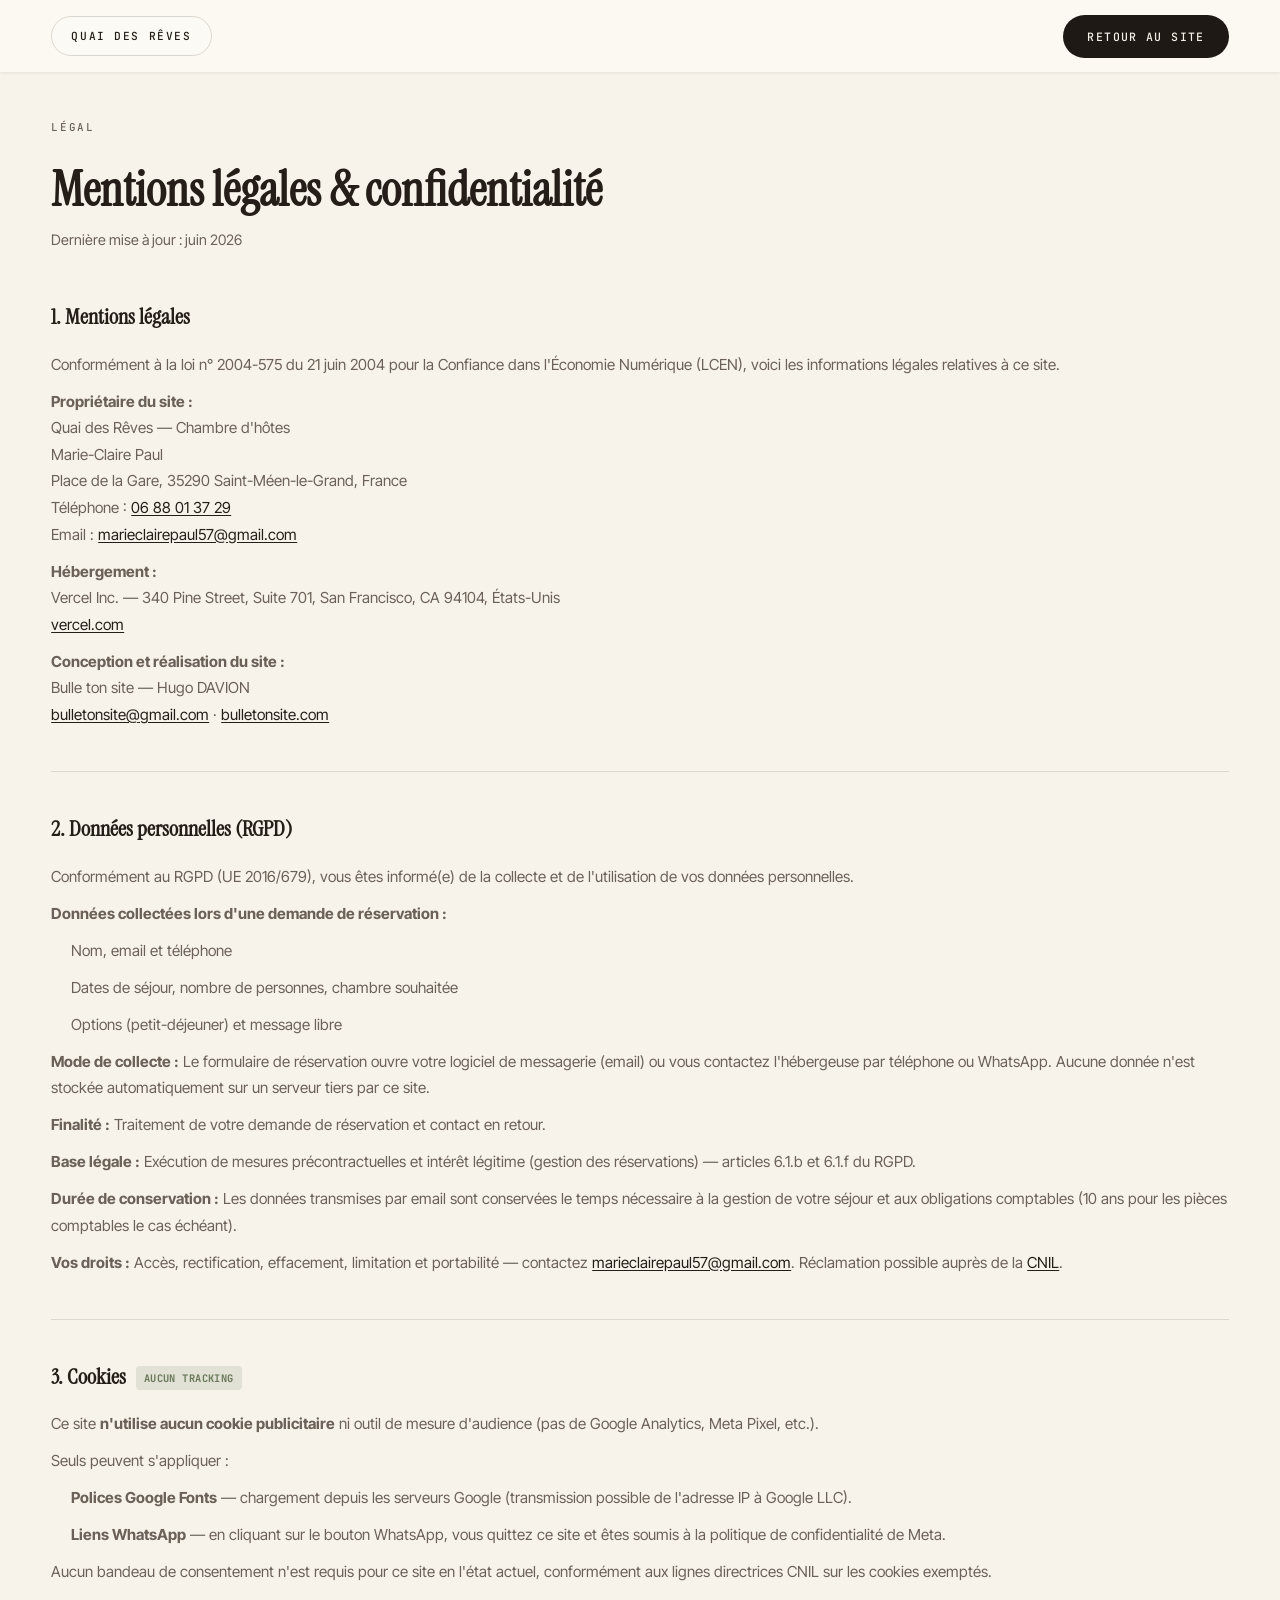
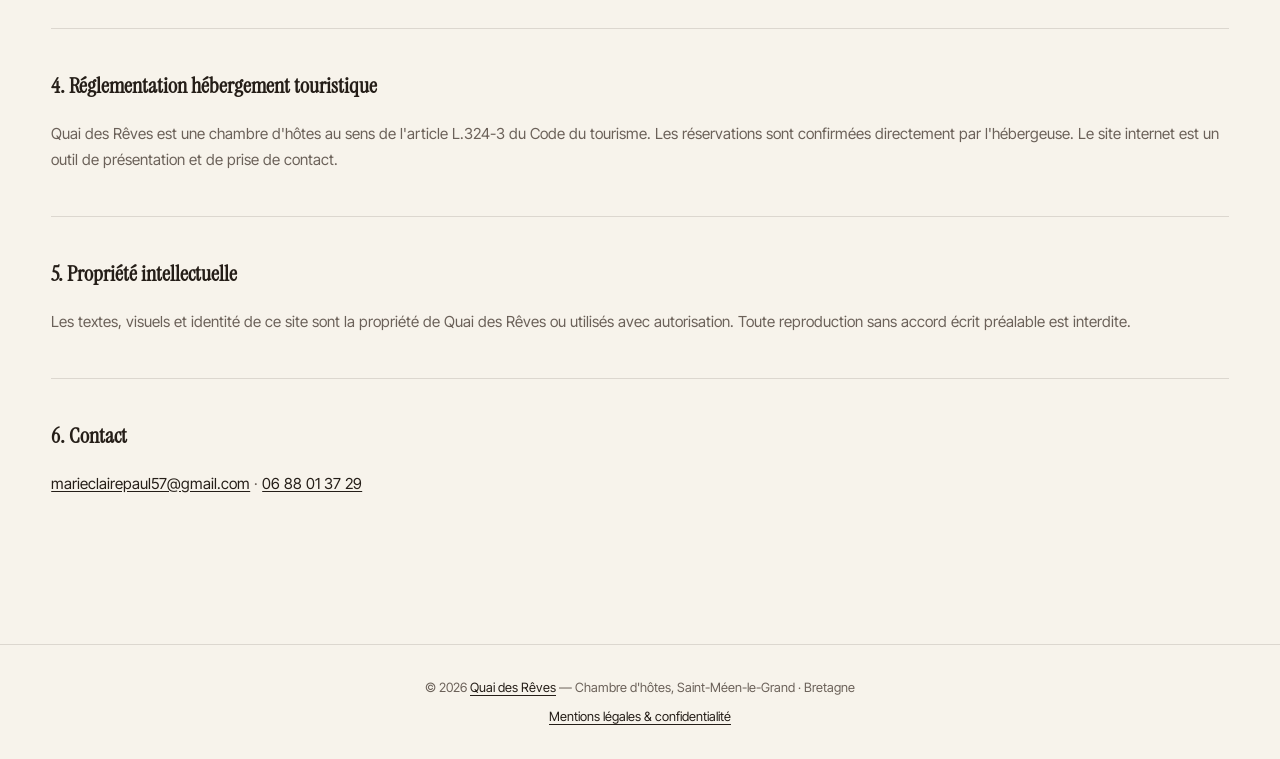
==== mentions-legales.html @ afe5c5d7 "Add mentions legales, footer link, and update sitemap." ====
<!DOCTYPE html>
<html lang="fr">
<head>
  <meta charset="UTF-8">
  <meta name="viewport" content="width=device-width, initial-scale=1.0">
  <title>Mentions légales &amp; confidentialité — Quai des Rêves</title>
  <meta name="description" content="Mentions légales, politique de confidentialité et cookies du site Quai des Rêves, chambre d'hôtes à Saint-Méen-le-Grand.">
  <meta name="robots" content="noindex, follow">
  <link rel="canonical" href="https://etape-velo-gr37.fr/mentions-legales.html">
  <link rel="icon" href="/favicon.svg" type="image/svg+xml">
  <link rel="preconnect" href="https://fonts.googleapis.com">
  <link rel="preconnect" href="https://fonts.gstatic.com" crossorigin>
  <link href="https://fonts.googleapis.com/css2?family=Instrument+Serif:ital@0;1&family=Inter+Tight:wght@300;400;500;600;700&family=JetBrains+Mono:wght@400;500&display=swap" rel="stylesheet">
  <link rel="stylesheet" href="css/styles.css">
</head>
<body class="legal-page-body">

  <header class="header header--scrolled">
    <nav class="nav container">
      <a href="index.html" class="nav__logo">Quai des Rêves</a>
      <a href="index.html" class="btn btn--earth">Retour au site</a>
    </nav>
  </header>

  <main class="legal-page">
    <div class="container">
      <p class="section__label label-mono">Légal</p>
      <h1 class="legal-page__title">Mentions légales &amp; confidentialité</h1>
      <p class="legal-page__updated">Dernière mise à jour : juin 2026</p>

      <article class="legal-block">
        <h2>1. Mentions légales</h2>
        <p>Conformément à la loi n° 2004-575 du 21 juin 2004 pour la Confiance dans l'Économie Numérique (LCEN), voici les informations légales relatives à ce site.</p>
        <p>
          <strong>Propriétaire du site :</strong><br>
          Quai des Rêves — Chambre d'hôtes<br>
          Marie-Claire Paul<br>
          Place de la Gare, 35290 Saint-Méen-le-Grand, France<br>
          Téléphone : <a href="tel:+33688013729">06 88 01 37 29</a><br>
          Email : <a href="mailto:marieclairepaul57@gmail.com">marieclairepaul57@gmail.com</a>
        </p>
        <p>
          <strong>Hébergement :</strong><br>
          Vercel Inc. — 340 Pine Street, Suite 701, San Francisco, CA 94104, États-Unis<br>
          <a href="https://vercel.com" target="_blank" rel="noopener">vercel.com</a>
        </p>
        <p>
          <strong>Conception et réalisation du site :</strong><br>
          Bulle ton site — Hugo DAVION<br>
          <a href="mailto:bulletonsite@gmail.com">bulletonsite@gmail.com</a> ·
          <a href="https://bulletonsite.com" target="_blank" rel="noopener">bulletonsite.com</a>
        </p>
      </article>

      <article class="legal-block">
        <h2>2. Données personnelles (RGPD)</h2>
        <p>Conformément au RGPD (UE 2016/679), vous êtes informé(e) de la collecte et de l'utilisation de vos données personnelles.</p>
        <p><strong>Données collectées lors d'une demande de réservation :</strong></p>
        <ul>
          <li>Nom, email et téléphone</li>
          <li>Dates de séjour, nombre de personnes, chambre souhaitée</li>
          <li>Options (petit-déjeuner) et message libre</li>
        </ul>
        <p><strong>Mode de collecte :</strong> Le formulaire de réservation ouvre votre logiciel de messagerie (email) ou vous contactez l'hébergeuse par téléphone ou WhatsApp. Aucune donnée n'est stockée automatiquement sur un serveur tiers par ce site.</p>
        <p><strong>Finalité :</strong> Traitement de votre demande de réservation et contact en retour.</p>
        <p><strong>Base légale :</strong> Exécution de mesures précontractuelles et intérêt légitime (gestion des réservations) — articles 6.1.b et 6.1.f du RGPD.</p>
        <p><strong>Durée de conservation :</strong> Les données transmises par email sont conservées le temps nécessaire à la gestion de votre séjour et aux obligations comptables (10 ans pour les pièces comptables le cas échéant).</p>
        <p><strong>Vos droits :</strong> Accès, rectification, effacement, limitation et portabilité — contactez <a href="mailto:marieclairepaul57@gmail.com">marieclairepaul57@gmail.com</a>. Réclamation possible auprès de la <a href="https://www.cnil.fr" target="_blank" rel="noopener">CNIL</a>.</p>
      </article>

      <article class="legal-block">
        <h2>3. Cookies <span class="legal-tag">Aucun tracking</span></h2>
        <p>Ce site <strong>n'utilise aucun cookie publicitaire</strong> ni outil de mesure d'audience (pas de Google Analytics, Meta Pixel, etc.).</p>
        <p>Seuls peuvent s'appliquer :</p>
        <ul>
          <li><strong>Polices Google Fonts</strong> — chargement depuis les serveurs Google (transmission possible de l'adresse IP à Google LLC).</li>
          <li><strong>Liens WhatsApp</strong> — en cliquant sur le bouton WhatsApp, vous quittez ce site et êtes soumis à la politique de confidentialité de Meta.</li>
        </ul>
        <p>Aucun bandeau de consentement n'est requis pour ce site en l'état actuel, conformément aux lignes directrices CNIL sur les cookies exemptés.</p>
      </article>

      <article class="legal-block">
        <h2>4. Réglementation hébergement touristique</h2>
        <p>Quai des Rêves est une chambre d'hôtes au sens de l'article L.324-3 du Code du tourisme. Les réservations sont confirmées directement par l'hébergeuse. Le site internet est un outil de présentation et de prise de contact.</p>
      </article>

      <article class="legal-block">
        <h2>5. Propriété intellectuelle</h2>
        <p>Les textes, visuels et identité de ce site sont la propriété de Quai des Rêves ou utilisés avec autorisation. Toute reproduction sans accord écrit préalable est interdite.</p>
      </article>

      <article class="legal-block">
        <h2>6. Contact</h2>
        <p>
          <a href="mailto:marieclairepaul57@gmail.com">marieclairepaul57@gmail.com</a> ·
          <a href="tel:+33688013729">06 88 01 37 29</a>
        </p>
      </article>
    </div>
  </main>

  <footer class="footer">
    <div class="container">
      <p>© 2026 <a href="index.html">Quai des Rêves</a> — Chambre d'hôtes, Saint-Méen-le-Grand · Bretagne</p>
      <p><a href="mentions-legales.html">Mentions légales &amp; confidentialité</a></p>
    </div>
  </footer>

</body>
</html>
---- css/styles.css ----
/* ============================================
   Quai des Rêves — Design System
   ============================================ */

:root {
  --radius: 0.5rem;
  --radius-lg: 1rem;
  --radius-xl: 1.5rem;
  --radius-full: 9999px;

  --background: #f7f3eb;
  --foreground: #251e18;
  --card: #fcfaf4;
  --card-foreground: #251e18;
  --primary: #3d3027;
  --primary-foreground: #f8f5ee;
  --secondary: #e3ddd3;
  --secondary-foreground: #2f2722;
  --muted: #ebe7df;
  --muted-foreground: #6b6159;
  --accent: #687859;
  --accent-foreground: #faf8f3;
  --highlight: #bfb89b;
  --highlight-foreground: #251e18;
  --earth: #1f1915;
  --earth-foreground: #f5f1e9;
  --warm: #f4eee4;
  --warm-foreground: #352c25;
  --border: #dcd7cf;
  --surface: #ece7df;

  --font-serif: 'Instrument Serif', Georgia, serif;
  --font-sans: 'Inter Tight', system-ui, sans-serif;
  --font-mono: 'JetBrains Mono', ui-monospace, monospace;

  --header-h: 4.5rem;
  --container: min(1200px, 92vw);
  --ease: cubic-bezier(0.4, 0, 0.2, 1);
  --ease-out: cubic-bezier(0.16, 1, 0.3, 1);
  --shadow-sm: 0 1px 3px rgba(31, 25, 21, 0.08);
  --shadow-md: 0 4px 20px rgba(31, 25, 21, 0.1);
  --shadow-lg: 0 12px 40px rgba(31, 25, 21, 0.15);
  --shadow-glow: 0 0 40px rgba(191, 184, 155, 0.25);
}

*, *::before, *::after {
  box-sizing: border-box;
  margin: 0;
  padding: 0;
}

html {
  scroll-behavior: smooth;
  scroll-padding-top: var(--header-h);
}

body {
  font-family: var(--font-sans);
  font-size: 1rem;
  line-height: 1.65;
  color: var(--foreground);
  background: var(--background);
  -webkit-font-smoothing: antialiased;
  overflow-x: hidden;
}

img {
  display: block;
  max-width: 100%;
  height: auto;
}

a {
  color: inherit;
  text-decoration: none;
}

button {
  font: inherit;
  cursor: pointer;
  border: none;
  background: none;
}

ul { list-style: none; }

.container {
  width: var(--container);
  margin-inline: auto;
}

.label-mono {
  font-family: var(--font-mono);
  font-size: 0.68rem;
  font-weight: 500;
  letter-spacing: 0.16em;
  text-transform: uppercase;
  color: var(--muted-foreground);
}

/* ---- Buttons ---- */
.btn {
  display: inline-flex;
  align-items: center;
  justify-content: center;
  gap: 0.5rem;
  padding: 0.75rem 1.5rem;
  border-radius: var(--radius-full);
  font-family: var(--font-mono);
  font-size: 0.72rem;
  font-weight: 500;
  letter-spacing: 0.12em;
  text-transform: uppercase;
  position: relative;
  overflow: hidden;
  transition: transform 0.25s var(--ease-out), box-shadow 0.25s var(--ease-out), background 0.25s var(--ease);
  white-space: nowrap;
}

.btn::after {
  content: '';
  position: absolute;
  inset: 0;
  background: linear-gradient(105deg, transparent 40%, rgba(255,255,255,0.2) 50%, transparent 60%);
  transform: translateX(-120%);
  transition: transform 0.6s var(--ease-out);
}

.btn:hover::after {
  transform: translateX(120%);
}

.btn:hover {
  transform: translateY(-2px);
  box-shadow: var(--shadow-md);
}

.btn:active { transform: translateY(0); }

.btn--highlight {
  background: var(--highlight);
  color: var(--highlight-foreground);
}

.btn--earth {
  background: var(--earth);
  color: var(--earth-foreground);
}

.btn--primary {
  background: var(--primary);
  color: var(--primary-foreground);
}

.btn--lg {
  padding: 1rem 2rem;
  font-size: 0.75rem;
}

.btn--full { width: 100%; }

/* ---- Header ---- */
.header {
  position: fixed;
  top: 0;
  left: 0;
  right: 0;
  z-index: 100;
  height: var(--header-h);
  transition: background 0.4s var(--ease), backdrop-filter 0.4s var(--ease), box-shadow 0.4s var(--ease);
}

.header--scrolled {
  background: rgba(252, 250, 244, 0.85);
  backdrop-filter: blur(16px);
  -webkit-backdrop-filter: blur(16px);
  box-shadow: var(--shadow-sm);
}

.header--hero .nav__links a,
.header--hero .nav__logo {
  color: #fff;
}

.header--hero .nav__toggle span {
  background: #fff;
}

.nav {
  display: flex;
  align-items: center;
  justify-content: space-between;
  height: 100%;
  gap: 1.5rem;
}

.nav__logo {
  font-family: var(--font-mono);
  font-size: 0.7rem;
  font-weight: 500;
  letter-spacing: 0.14em;
  text-transform: uppercase;
  padding: 0.6rem 1.2rem;
  background: rgba(255, 255, 255, 0.15);
  backdrop-filter: blur(8px);
  border-radius: var(--radius-full);
  border: 1px solid rgba(255, 255, 255, 0.2);
  transition: background 0.3s var(--ease);
  flex-shrink: 0;
}

.header--scrolled .nav__logo {
  background: var(--card);
  border-color: var(--border);
  color: var(--foreground);
}

.nav__links {
  display: flex;
  align-items: center;
  gap: 1.75rem;
}

.nav__links a {
  font-family: var(--font-mono);
  font-size: 0.65rem;
  font-weight: 500;
  letter-spacing: 0.14em;
  text-transform: uppercase;
  opacity: 0.85;
  transition: opacity 0.2s, color 0.2s;
  position: relative;
}

.nav__links a.is-active {
  opacity: 1;
  color: var(--accent);
}

.header--hero .nav__links a.is-active {
  color: var(--highlight);
}

.nav__links a::after {
  content: '';
  position: absolute;
  bottom: -4px;
  left: 0;
  width: 0;
  height: 1px;
  background: currentColor;
  transition: width 0.3s var(--ease-out);
}

.nav__links a:hover { opacity: 1; }
.nav__links a:hover::after { width: 100%; }

.nav__cta { flex-shrink: 0; }

.nav__toggle {
  display: none;
  flex-direction: column;
  gap: 5px;
  padding: 0.5rem;
  z-index: 110;
}

.nav__toggle span {
  display: block;
  width: 22px;
  height: 2px;
  background: var(--foreground);
  border-radius: 2px;
  transition: transform 0.3s var(--ease), opacity 0.3s;
}

.nav__toggle.active span:nth-child(1) { transform: translateY(7px) rotate(45deg); }
.nav__toggle.active span:nth-child(2) { opacity: 0; }
.nav__toggle.active span:nth-child(3) { transform: translateY(-7px) rotate(-45deg); }

/* ---- Hero ---- */
.hero {
  position: relative;
  min-height: 100svh;
  display: flex;
  align-items: center;
  justify-content: center;
  overflow: hidden;
}

.hero__bg {
  position: absolute;
  inset: 0;
}

.hero__bg img {
  width: 100%;
  height: 100%;
  object-fit: cover;
  transform: scale(1.05);
  animation: heroZoom 20s ease-in-out infinite alternate;
}

@keyframes heroZoom {
  from { transform: scale(1.05); }
  to { transform: scale(1.12); }
}

.hero__overlay {
  position: absolute;
  inset: 0;
  background: linear-gradient(
    to bottom,
    rgba(31, 25, 21, 0.55) 0%,
    rgba(31, 25, 21, 0.4) 40%,
    rgba(31, 25, 21, 0.65) 100%
  );
}

.hero__content {
  position: relative;
  z-index: 2;
  text-align: center;
  color: #fff;
  padding: calc(var(--header-h) + 2rem) 0 6rem;
  max-width: 800px;
}

.hero__tag {
  color: rgba(255, 255, 255, 0.7);
  margin-bottom: 1.5rem;
  animation: fadeUp 0.8s var(--ease-out) both;
}

.hero__title {
  font-family: var(--font-serif);
  font-size: clamp(3rem, 8vw, 5.5rem);
  font-weight: 400;
  line-height: 1.05;
  margin-bottom: 0.5rem;
  animation: fadeUp 0.8s 0.1s var(--ease-out) both;
}

.hero__title em {
  font-style: italic;
  color: var(--highlight);
}

.hero__subtitle {
  display: block;
  font-family: var(--font-serif);
  font-style: italic;
  font-size: clamp(1.25rem, 3vw, 1.75rem);
  opacity: 0.9;
  margin-top: 0.25rem;
}

.hero__desc {
  font-size: 1.1rem;
  opacity: 0.85;
  max-width: 520px;
  margin: 1.5rem auto 2rem;
  animation: fadeUp 0.8s 0.2s var(--ease-out) both;
}

.hero__features {
  display: flex;
  flex-direction: column;
  align-items: center;
  gap: 0.6rem;
  margin-bottom: 2.5rem;
  animation: fadeUp 0.8s 0.3s var(--ease-out) both;
}

.hero__features li {
  display: flex;
  align-items: center;
  gap: 0.6rem;
  font-size: 0.95rem;
  opacity: 0.9;
}

.hero__features svg {
  width: 18px;
  height: 18px;
  color: var(--highlight);
  flex-shrink: 0;
}

.hero__actions {
  display: flex;
  flex-wrap: wrap;
  gap: 1rem;
  justify-content: center;
  animation: fadeUp 0.8s 0.4s var(--ease-out) both;
}

.hero__scroll {
  position: absolute;
  bottom: 2rem;
  left: 50%;
  transform: translateX(-50%);
  z-index: 2;
  display: flex;
  flex-direction: column;
  align-items: center;
  gap: 0.5rem;
  color: rgba(255, 255, 255, 0.6);
  font-family: var(--font-mono);
  font-size: 0.6rem;
  letter-spacing: 0.2em;
  text-transform: uppercase;
  animation: bounce 2s ease-in-out infinite;
}

.hero__scroll svg {
  width: 20px;
  height: 20px;
}

@keyframes bounce {
  0%, 100% { transform: translateX(-50%) translateY(0); }
  50% { transform: translateX(-50%) translateY(6px); }
}

@keyframes fadeUp {
  from { opacity: 0; transform: translateY(24px); }
  to { opacity: 1; transform: translateY(0); }
}

/* ---- Sections ---- */
.section {
  padding: 6rem 0;
}

.section--quai { background: var(--warm); }
.section--chambres { background: var(--background); }
.section--offres { background: var(--surface); }
.section--destination { background: var(--background); }
.section--galerie { background: var(--warm); padding-bottom: 4rem; }
.section--avis { background: var(--background); overflow: hidden; }
.section--reserver { background: var(--surface); }
.section--faq { background: var(--background); }
.section--cta { background: var(--earth); color: var(--earth-foreground); padding: 7rem 0; }

.section__label { margin-bottom: 0.75rem; position: relative; display: inline-block; }

.section__label::after {
  content: '';
  display: block;
  width: 0;
  height: 1px;
  background: var(--accent);
  margin-top: 0.35rem;
  transition: width 0.8s var(--ease-out);
}

.reveal.visible .section__label::after,
.section__header.visible .section__label::after {
  width: 100%;
}
.section--cta .section__label { color: rgba(245, 241, 233, 0.5); }

.section__title {
  font-family: var(--font-serif);
  font-size: clamp(2rem, 4.5vw, 3rem);
  font-weight: 400;
  line-height: 1.15;
  margin-bottom: 1rem;
}

.section__intro {
  font-size: 1.05rem;
  color: var(--muted-foreground);
  max-width: 600px;
}

.section__header {
  text-align: center;
  margin-bottom: 3.5rem;
}

.section__header .section__intro {
  margin-inline: auto;
}

/* ---- Reveal animations ---- */
.reveal,
.reveal-scale {
  opacity: 0;
  transition: opacity 0.8s var(--ease-out), transform 0.8s var(--ease-out), filter 0.8s var(--ease-out);
}

.reveal {
  transform: translateY(40px);
}

.reveal--left { transform: translateX(-48px); }
.reveal--right { transform: translateX(48px); }
.reveal-scale { transform: scale(0.92); }

.reveal.visible,
.reveal-scale.visible {
  opacity: 1;
  transform: translate(0) scale(1);
  filter: blur(0);
}

.reveal--delay { transition-delay: 0.12s; }
.reveal--delay-2 { transition-delay: 0.24s; }

.reveal-stagger > * {
  opacity: 0;
  transform: translateY(24px);
  transition: opacity 0.6s var(--ease-out), transform 0.6s var(--ease-out);
}

.reveal-stagger.visible > *:nth-child(1) { transition-delay: 0.05s; }
.reveal-stagger.visible > *:nth-child(2) { transition-delay: 0.1s; }
.reveal-stagger.visible > *:nth-child(3) { transition-delay: 0.15s; }
.reveal-stagger.visible > *:nth-child(4) { transition-delay: 0.2s; }
.reveal-stagger.visible > *:nth-child(5) { transition-delay: 0.25s; }
.reveal-stagger.visible > *:nth-child(6) { transition-delay: 0.3s; }
.reveal-stagger.visible > *:nth-child(7) { transition-delay: 0.35s; }
.reveal-stagger.visible > *:nth-child(8) { transition-delay: 0.4s; }
.reveal-stagger.visible > *:nth-child(9) { transition-delay: 0.45s; }
.reveal-stagger.visible > *:nth-child(10) { transition-delay: 0.5s; }
.reveal-stagger.visible > *:nth-child(11) { transition-delay: 0.55s; }

.reveal-stagger.visible > * {
  opacity: 1;
  transform: translateY(0);
}

.tilt-card {
  transform-style: preserve-3d;
  will-change: transform;
  transition: box-shadow 0.35s var(--ease-out);
}

.tilt-card.is-tilting {
  transition: transform 0.1s linear, box-shadow 0.35s var(--ease-out);
}

/* ---- Split layout ---- */
.split {
  display: grid;
  grid-template-columns: 1fr 1fr;
  gap: 4rem;
  align-items: center;
}

.split__media {
  position: relative;
  border-radius: var(--radius-xl);
  overflow: hidden;
  aspect-ratio: 4/5;
}

.split__media img {
  width: 100%;
  height: 100%;
  object-fit: cover;
  transition: transform 0.6s var(--ease-out);
}

.split__media:hover img {
  transform: scale(1.04);
}

.split__badge {
  position: absolute;
  bottom: 1.5rem;
  left: 1.5rem;
  background: rgba(252, 250, 244, 0.9);
  backdrop-filter: blur(8px);
  padding: 0.5rem 1rem;
  border-radius: var(--radius-full);
  color: var(--foreground);
}

.prose p {
  margin-bottom: 1.25rem;
  color: var(--muted-foreground);
}

.prose strong {
  color: var(--foreground);
  font-weight: 600;
}

/* ---- Room cards ---- */
.rooms {
  display: grid;
  grid-template-columns: repeat(2, 1fr);
  gap: 2rem;
  margin-bottom: 2rem;
}

.room-card {
  background: var(--card);
  border-radius: var(--radius-xl);
  overflow: hidden;
  border: 1px solid var(--border);
  transition: transform 0.3s var(--ease-out), box-shadow 0.3s var(--ease-out);
}

.room-card:hover {
  transform: translateY(-6px);
  box-shadow: var(--shadow-lg);
}

.room-card__img {
  position: relative;
  aspect-ratio: 4/3;
  overflow: hidden;
}

.room-card__img img {
  width: 100%;
  height: 100%;
  object-fit: cover;
  transition: transform 0.5s var(--ease-out);
}

.room-card:hover .room-card__img img {
  transform: scale(1.06);
}

.room-card__price {
  position: absolute;
  top: 1rem;
  right: 1rem;
  background: var(--highlight);
  color: var(--highlight-foreground);
  font-family: var(--font-mono);
  font-size: 0.65rem;
  letter-spacing: 0.1em;
  text-transform: uppercase;
  padding: 0.4rem 0.9rem;
  border-radius: var(--radius-full);
}

.room-card__body {
  padding: 1.5rem 1.75rem;
}

.room-card__body h3 {
  font-family: var(--font-serif);
  font-size: 1.5rem;
  font-weight: 400;
  margin-bottom: 0.25rem;
}

.room-card__body p {
  color: var(--muted-foreground);
  font-size: 0.95rem;
}

.rooms__note {
  text-align: center;
  color: var(--muted-foreground);
  font-size: 0.95rem;
}

/* ---- Offres grid ---- */
.offres-grid {
  display: grid;
  grid-template-columns: repeat(3, 1fr);
  gap: 1.5rem;
}

.offre-card {
  position: relative;
  border-radius: var(--radius-xl);
  overflow: hidden;
  aspect-ratio: 3/4;
  display: block;
}

.offre-card__img {
  position: absolute;
  inset: 0;
}

.offre-card__img img {
  width: 100%;
  height: 100%;
  object-fit: cover;
  transition: transform 0.6s var(--ease-out);
}

.offre-card:hover .offre-card__img img {
  transform: scale(1.08);
}

.offre-card__overlay {
  position: absolute;
  inset: 0;
  background: linear-gradient(to top, rgba(31, 25, 21, 0.8) 0%, transparent 60%);
  display: flex;
  flex-direction: column;
  justify-content: flex-end;
  padding: 2rem;
  color: #fff;
}

.offre-card__overlay .label-mono {
  color: var(--highlight);
  margin-bottom: 0.5rem;
}

.offre-card__overlay h3 {
  font-family: var(--font-serif);
  font-size: 1.5rem;
  font-weight: 400;
}

/* ---- Destination ---- */
.destination {
  display: grid;
  grid-template-columns: 1fr 1fr;
  gap: 3rem;
  align-items: start;
}

.destination__tags {
  display: flex;
  flex-wrap: wrap;
  gap: 0.5rem;
  margin-top: 1.5rem;
}

.tag {
  font-family: var(--font-mono);
  font-size: 0.65rem;
  letter-spacing: 0.1em;
  text-transform: uppercase;
  padding: 0.4rem 0.9rem;
  background: var(--secondary);
  border-radius: var(--radius-full);
  color: var(--secondary-foreground);
  transition: transform 0.25s var(--ease-out), background 0.25s, box-shadow 0.25s;
  cursor: default;
}

.tag:hover {
  transform: translateY(-3px) scale(1.03);
  background: var(--highlight);
  box-shadow: var(--shadow-sm);
}

.destination__map {
  border-radius: var(--radius-xl);
  overflow: hidden;
  border: 1px solid var(--border);
  aspect-ratio: 1;
  box-shadow: var(--shadow-md);
}

.destination__map iframe {
  width: 100%;
  height: 100%;
  border: 0;
}

/* ---- Gallery ---- */
.gallery {
  display: grid;
  grid-template-columns: repeat(4, 1fr);
  grid-auto-rows: 220px;
  gap: 0.75rem;
  padding: 0 4vw;
}

.gallery__item {
  position: relative;
  border-radius: var(--radius-lg);
  overflow: hidden;
  cursor: pointer;
  border: none;
  padding: 0;
}

.gallery__item::after {
  content: '+';
  position: absolute;
  inset: 0;
  display: flex;
  align-items: center;
  justify-content: center;
  font-size: 2rem;
  color: #fff;
  background: rgba(31, 25, 21, 0.35);
  opacity: 0;
  transition: opacity 0.35s var(--ease-out);
}

.gallery__item:hover::after {
  opacity: 1;
}

.gallery__item img {
  width: 100%;
  height: 100%;
  object-fit: cover;
  transition: transform 0.5s var(--ease-out);
}

.gallery__item:hover img {
  transform: scale(1.08);
}

.gallery__item--tall { grid-row: span 2; }
.gallery__item--wide { grid-column: span 2; }

/* ---- Reviews ---- */
.rating {
  display: flex;
  align-items: center;
  justify-content: center;
  gap: 0.75rem;
  margin-top: 0.5rem;
}

.rating__stars {
  display: flex;
  gap: 0.15rem;
  font-size: 1.1rem;
}

.rating__star {
  color: #f5a623;
  display: inline-block;
  animation: starPop 0.5s var(--ease-out) backwards;
}

.rating.visible .rating__star:nth-child(1) { animation-delay: 0.1s; }
.rating.visible .rating__star:nth-child(2) { animation-delay: 0.2s; }
.rating.visible .rating__star:nth-child(3) { animation-delay: 0.3s; }
.rating.visible .rating__star:nth-child(4) { animation-delay: 0.4s; }
.rating.visible .rating__star:nth-child(5) { animation-delay: 0.5s; }

@keyframes starPop {
  from { opacity: 0; transform: scale(0) rotate(-30deg); }
  to { opacity: 1; transform: scale(1) rotate(0); }
}

.rating__score {
  font-family: var(--font-mono);
  font-size: 0.7rem;
  letter-spacing: 0.1em;
  text-transform: uppercase;
  color: var(--muted-foreground);
}

.reviews-track {
  overflow: hidden;
  mask-image: linear-gradient(to right, transparent, black 8%, black 92%, transparent);
  -webkit-mask-image: linear-gradient(to right, transparent, black 8%, black 92%, transparent);
}

.reviews-track__inner {
  display: flex;
  gap: 1.25rem;
  width: max-content;
  animation: scrollReviews 40s linear infinite;
  padding: 0.5rem 0;
}

.reviews-track__inner:hover {
  animation-play-state: paused;
}

@keyframes scrollReviews {
  from { transform: translateX(0); }
  to { transform: translateX(-50%); }
}

.review-card {
  flex-shrink: 0;
  width: 340px;
  background: var(--card);
  border: 1px solid var(--border);
  border-radius: var(--radius-xl);
  padding: 1.75rem;
  transition: box-shadow 0.3s;
}

.review-card:hover {
  box-shadow: var(--shadow-md);
}

.review-card__header {
  display: flex;
  align-items: center;
  gap: 0.75rem;
  margin-bottom: 1rem;
}

.review-card__avatar {
  width: 40px;
  height: 40px;
  border-radius: 50%;
  background: var(--accent);
  color: var(--accent-foreground);
  display: flex;
  align-items: center;
  justify-content: center;
  font-family: var(--font-mono);
  font-size: 0.7rem;
  font-weight: 500;
}

.review-card__header strong {
  display: block;
  font-size: 0.9rem;
}

.review-card__header .label-mono {
  font-size: 0.6rem;
}

.review-card p {
  font-size: 0.92rem;
  color: var(--muted-foreground);
  line-height: 1.6;
}

/* ---- Reservation ---- */
.reserver {
  display: grid;
  grid-template-columns: 1fr 1.1fr;
  gap: 4rem;
  align-items: start;
}

.reserver__desc {
  color: var(--muted-foreground);
  margin-bottom: 2rem;
}

.price-box {
  background: var(--card);
  border: 1px solid var(--border);
  border-radius: var(--radius-xl);
  padding: 2rem;
  margin-bottom: 2rem;
  text-align: center;
}

.price-box__label {
  display: block;
  margin-bottom: 0.5rem;
}

.price-box__amount {
  font-family: var(--font-serif);
  font-size: 3rem;
  line-height: 1;
  color: var(--foreground);
}

.price-box__amount span {
  font-family: var(--font-sans);
  font-size: 1rem;
  color: var(--muted-foreground);
}

.price-box__detail {
  display: block;
  margin-top: 0.5rem;
  font-size: 0.85rem;
  color: var(--muted-foreground);
}

.check-list {
  margin-bottom: 1.5rem;
}

.check-list li {
  display: flex;
  align-items: center;
  gap: 0.6rem;
  padding: 0.4rem 0;
  font-size: 0.92rem;
  color: var(--muted-foreground);
}

.check-list li::before {
  content: '✓';
  color: var(--accent);
  font-weight: 600;
  font-size: 0.85rem;
}

.reserver__note {
  font-size: 0.82rem;
  color: var(--muted-foreground);
  font-style: italic;
}

.reserver__form {
  background: var(--card);
  border: 1px solid var(--border);
  border-radius: var(--radius-xl);
  padding: 2.5rem;
  box-shadow: var(--shadow-sm);
}

.form-group {
  margin-bottom: 1.25rem;
}

.form-group label {
  display: block;
  font-family: var(--font-mono);
  font-size: 0.65rem;
  letter-spacing: 0.12em;
  text-transform: uppercase;
  color: var(--muted-foreground);
  margin-bottom: 0.4rem;
}

.form-group input,
.form-group select,
.form-group textarea {
  width: 100%;
  padding: 0.75rem 1rem;
  border: 1px solid var(--border);
  border-radius: var(--radius);
  background: var(--background);
  color: var(--foreground);
  font-family: var(--font-sans);
  font-size: 0.95rem;
  transition: border-color 0.2s, box-shadow 0.2s;
}

.form-group input:focus,
.form-group select:focus,
.form-group textarea:focus {
  outline: none;
  border-color: var(--accent);
  box-shadow: 0 0 0 3px rgba(104, 120, 89, 0.15);
}

.form-row {
  display: grid;
  grid-template-columns: 1fr 1fr;
  gap: 1rem;
}

.checkbox {
  display: flex;
  align-items: center;
  gap: 0.6rem;
  margin-bottom: 1.25rem;
  cursor: pointer;
  font-size: 0.9rem;
  color: var(--muted-foreground);
}

.checkbox input {
  width: 18px;
  height: 18px;
  accent-color: var(--accent);
}

.form-hint {
  text-align: center;
  font-size: 0.78rem;
  color: var(--muted-foreground);
  margin-top: 1rem;
}

/* ---- FAQ ---- */
.faq {
  max-width: 720px;
  margin-inline: auto;
}

.faq__item {
  border-bottom: 1px solid var(--border);
}

.faq__item summary {
  padding: 1.25rem 0;
  font-family: var(--font-serif);
  font-size: 1.15rem;
  cursor: pointer;
  list-style: none;
  display: flex;
  align-items: center;
  justify-content: space-between;
  transition: color 0.2s;
}

.faq__item summary::-webkit-details-marker { display: none; }

.faq__item summary::after {
  content: '+';
  font-family: var(--font-sans);
  font-size: 1.25rem;
  color: var(--muted-foreground);
  transition: transform 0.3s var(--ease);
  flex-shrink: 0;
  margin-left: 1rem;
}

.faq__item[open] summary::after {
  transform: rotate(45deg);
}

.faq__item summary:hover {
  color: var(--accent);
}

.faq__item p {
  padding: 0 0 1.25rem;
  color: var(--muted-foreground);
  line-height: 1.7;
  animation: fadeUp 0.3s var(--ease-out);
}

/* ---- CTA ---- */
.cta {
  text-align: center;
  max-width: 640px;
  margin-inline: auto;
}

.cta__title {
  font-family: var(--font-serif);
  font-size: clamp(2.5rem, 5vw, 3.5rem);
  font-weight: 400;
  line-height: 1.15;
  margin-bottom: 1rem;
}

.cta__title em {
  font-style: italic;
  color: var(--highlight);
}

.cta__desc {
  opacity: 0.7;
  margin-bottom: 2.5rem;
}

.cta__contacts {
  display: flex;
  flex-direction: column;
  align-items: center;
  gap: 1rem;
  margin-bottom: 2.5rem;
}

.cta__link {
  display: flex;
  align-items: center;
  gap: 0.75rem;
  font-family: var(--font-mono);
  font-size: 0.8rem;
  letter-spacing: 0.08em;
  opacity: 0.85;
  transition: opacity 0.2s;
}

.cta__link:hover { opacity: 1; }

.cta__link svg {
  width: 18px;
  height: 18px;
  opacity: 0.6;
}

.cta__link--static {
  cursor: default;
}

/* ---- Footer ---- */
.footer {
  padding: 2rem 0;
  text-align: center;
  font-size: 0.8rem;
  color: var(--muted-foreground);
  border-top: 1px solid var(--border);
}

.footer a {
  color: var(--foreground);
  text-decoration: underline;
  text-underline-offset: 0.2em;
}

.footer a:hover {
  color: var(--accent);
}

/* ---- Legal page ---- */
.legal-page-body {
  background: var(--background);
}

.legal-page {
  padding: 7rem 0 4rem;
}

.legal-page__title {
  font-family: var(--font-serif);
  font-size: clamp(2rem, 5vw, 3rem);
  margin: 0.5rem 0 0.75rem;
  line-height: 1.1;
}

.legal-page__updated {
  color: var(--muted-foreground);
  font-size: 0.9rem;
  margin-bottom: 3rem;
}

.legal-block {
  margin-bottom: 2.5rem;
  padding-bottom: 2rem;
  border-bottom: 1px solid var(--border);
}

.legal-block:last-child {
  border-bottom: none;
}

.legal-block h2 {
  font-family: var(--font-serif);
  font-size: 1.35rem;
  margin-bottom: 1rem;
}

.legal-block p,
.legal-block li {
  color: var(--muted-foreground);
  line-height: 1.75;
  margin-bottom: 0.65rem;
  font-size: 0.95rem;
}

.legal-block ul {
  padding-left: 1.25rem;
}

.legal-block a {
  color: var(--foreground);
  text-decoration: underline;
  text-underline-offset: 0.15em;
}

.legal-block a:hover {
  color: var(--accent);
}

.legal-tag {
  display: inline-block;
  font-family: var(--font-mono);
  font-size: 0.65rem;
  letter-spacing: 0.04em;
  text-transform: uppercase;
  background: color-mix(in srgb, var(--accent) 15%, transparent);
  color: var(--accent);
  border-radius: 4px;
  padding: 0.2rem 0.5rem;
  vertical-align: middle;
  margin-left: 0.35rem;
}

.footer p + p {
  margin-top: 0.5rem;
}

/* ---- Lightbox ---- */
.lightbox {
  position: fixed;
  inset: 0;
  z-index: 200;
  background: rgba(31, 25, 21, 0.92);
  display: flex;
  align-items: center;
  justify-content: center;
  opacity: 0;
  visibility: hidden;
  transition: opacity 0.3s, visibility 0.3s;
}

.lightbox.active {
  opacity: 1;
  visibility: visible;
}

.lightbox.active img {
  animation: lightboxIn 0.45s var(--ease-out);
}

@keyframes lightboxIn {
  from { opacity: 0; transform: scale(0.9); }
  to { opacity: 1; transform: scale(1); }
}

.lightbox img {
  max-width: 90vw;
  max-height: 85vh;
  object-fit: contain;
  border-radius: var(--radius);
}

.lightbox__close,
.lightbox__prev,
.lightbox__next {
  position: absolute;
  color: #fff;
  font-size: 2rem;
  opacity: 0.7;
  transition: opacity 0.2s;
  padding: 1rem;
  z-index: 201;
}

.lightbox__close:hover,
.lightbox__prev:hover,
.lightbox__next:hover { opacity: 1; }

.lightbox__close { top: 1rem; right: 1.5rem; }
.lightbox__prev { left: 1rem; top: 50%; transform: translateY(-50%); }
.lightbox__next { right: 1rem; top: 50%; transform: translateY(-50%); }

/* ---- WhatsApp ---- */
.whatsapp {
  position: fixed;
  bottom: 1.5rem;
  right: 1.5rem;
  z-index: 90;
  display: flex;
  align-items: center;
  gap: 0.5rem;
  background: #25d366;
  color: #fff;
  padding: 0.75rem 1.25rem;
  border-radius: var(--radius-full);
  font-family: var(--font-mono);
  font-size: 0.7rem;
  font-weight: 500;
  letter-spacing: 0.08em;
  text-transform: uppercase;
  box-shadow: 0 4px 16px rgba(37, 211, 102, 0.4);
  transition: transform 0.25s var(--ease-out), box-shadow 0.25s;
  animation: whatsappPulse 2.5s ease-in-out infinite;
}

@keyframes whatsappPulse {
  0%, 100% { box-shadow: 0 4px 16px rgba(37, 211, 102, 0.4); }
  50% { box-shadow: 0 4px 28px rgba(37, 211, 102, 0.65), 0 0 0 8px rgba(37, 211, 102, 0.12); }
}

.whatsapp:hover {
  transform: translateY(-3px);
  box-shadow: 0 8px 24px rgba(37, 211, 102, 0.5);
}

.whatsapp svg {
  width: 22px;
  height: 22px;
}

/* ---- Responsive ---- */
@media (max-width: 1024px) {
  .split,
  .destination,
  .reserver {
    grid-template-columns: 1fr;
    gap: 2.5rem;
  }

  .split__media {
    aspect-ratio: 16/10;
  }

  .offres-grid {
    grid-template-columns: 1fr;
    max-width: 400px;
    margin-inline: auto;
  }

  .gallery {
    grid-template-columns: repeat(2, 1fr);
    grid-auto-rows: 180px;
  }

  .gallery__item--wide { grid-column: span 2; }
  .gallery__item--tall { grid-row: span 1; }
}

@media (max-width: 768px) {
  .section { padding: 4rem 0; }

  .nav__links {
    position: fixed;
    inset: 0;
    background: rgba(252, 250, 244, 0.97);
    backdrop-filter: blur(16px);
    flex-direction: column;
    justify-content: center;
    align-items: center;
    gap: 2rem;
    transform: translateX(100%);
    transition: transform 0.4s var(--ease-out);
    z-index: 105;
  }

  .nav__links.open {
    transform: translateX(0);
  }

  .nav__links a {
    font-size: 0.8rem;
    color: var(--foreground) !important;
  }

  .nav__toggle { display: flex; }
  .nav__cta { display: none; }

  .rooms {
    grid-template-columns: 1fr;
    max-width: 440px;
    margin-inline: auto;
  }

  .hero__actions {
    flex-direction: column;
    align-items: center;
  }

  .hero__actions .btn {
    width: 100%;
    max-width: 300px;
  }

  .form-row {
    grid-template-columns: 1fr;
  }

  .reserver__form {
    padding: 1.5rem;
  }

  .gallery {
    grid-template-columns: 1fr 1fr;
    grid-auto-rows: 150px;
    padding: 0 4vw;
  }

  .gallery__item--wide { grid-column: span 1; }

  .review-card { width: 280px; }

  .whatsapp span { display: none; }
  .whatsapp { padding: 0.85rem; border-radius: 50%; }
}

@media (prefers-reduced-motion: reduce) {
  *, *::before, *::after {
    animation-duration: 0.01ms !important;
    animation-iteration-count: 1 !important;
    transition-duration: 0.01ms !important;
  }

  .hero__bg img { animation: none; }
  .reviews-track__inner { animation: none; }
  .reveal, .reveal-scale, .reveal-stagger > * { opacity: 1; transform: none; }
}

/* ============================================
   Modern enhancements & motion
   ============================================ */

.scroll-progress {
  position: fixed;
  top: 0;
  left: 0;
  height: 3px;
  width: 0;
  z-index: 200;
  background: linear-gradient(90deg, var(--accent), var(--highlight));
  transform-origin: left;
  transition: width 0.08s linear;
  pointer-events: none;
}

.hero__grain {
  position: absolute;
  inset: 0;
  opacity: 0.04;
  background-image: url("data:image/svg+xml,%3Csvg viewBox='0 0 256 256' xmlns='http://www.w3.org/2000/svg'%3E%3Cfilter id='n'%3E%3CfeTurbulence type='fractalNoise' baseFrequency='0.85' numOctaves='4' stitchTiles='stitch'/%3E%3C/filter%3E%3Crect width='100%25' height='100%25' filter='url(%23n)'/%3E%3C/svg%3E");
  pointer-events: none;
}

.hero__orbs {
  position: absolute;
  inset: 0;
  z-index: 1;
  pointer-events: none;
  overflow: hidden;
}

.hero__orb {
  position: absolute;
  border-radius: 50%;
  filter: blur(60px);
  opacity: 0.35;
  animation: orbFloat 12s ease-in-out infinite;
}

.hero__orb--1 {
  width: 280px;
  height: 280px;
  background: var(--highlight);
  top: 15%;
  left: 10%;
}

.hero__orb--2 {
  width: 200px;
  height: 200px;
  background: var(--accent);
  bottom: 20%;
  right: 15%;
  animation-delay: -4s;
  animation-duration: 15s;
}

.hero__orb--3 {
  width: 150px;
  height: 150px;
  background: rgba(255,255,255,0.15);
  top: 50%;
  left: 50%;
  animation-delay: -7s;
  animation-duration: 18s;
}

@keyframes orbFloat {
  0%, 100% { transform: translate(0, 0) scale(1); }
  33% { transform: translate(30px, -20px) scale(1.08); }
  66% { transform: translate(-20px, 25px) scale(0.95); }
}

.section {
  position: relative;
}

.section--chambres::before,
.section--destination::before,
.section--reserver::before {
  content: '';
  position: absolute;
  top: 0;
  left: 50%;
  transform: translateX(-50%);
  width: min(200px, 40vw);
  height: 1px;
  background: linear-gradient(90deg, transparent, var(--border), transparent);
}

.shimmer-border {
  position: relative;
  overflow: hidden;
}

.shimmer-border::before {
  content: '';
  position: absolute;
  inset: -1px;
  border-radius: inherit;
  padding: 1px;
  background: linear-gradient(135deg, var(--accent), var(--highlight), var(--accent));
  background-size: 200% 200%;
  animation: shimmerMove 4s ease infinite;
  -webkit-mask: linear-gradient(#fff 0 0) content-box, linear-gradient(#fff 0 0);
  mask: linear-gradient(#fff 0 0) content-box, linear-gradient(#fff 0 0);
  -webkit-mask-composite: xor;
  mask-composite: exclude;
  pointer-events: none;
}

@keyframes shimmerMove {
  0%, 100% { background-position: 0% 50%; }
  50% { background-position: 100% 50%; }
}

.price-box__amount {
  transition: transform 0.4s var(--ease-out);
}

.price-box:hover .price-box__amount {
  transform: scale(1.04);
}

.offre-card__overlay {
  transition: background 0.4s var(--ease-out);
}

.offre-card:hover .offre-card__overlay {
  background: linear-gradient(to top, rgba(31, 25, 21, 0.92) 0%, rgba(31, 25, 21, 0.2) 70%);
}

.offre-card__overlay h3 {
  transition: transform 0.35s var(--ease-out);
}

.offre-card:hover .offre-card__overlay h3 {
  transform: translateY(-4px);
}

.review-card {
  transition: box-shadow 0.3s, transform 0.35s var(--ease-out);
}

.review-card:hover {
  transform: translateY(-4px);
}

.faq__item {
  transition: background 0.25s;
  border-radius: var(--radius);
  padding-inline: 0.5rem;
  margin-inline: -0.5rem;
}

.faq__item[open] {
  background: var(--card);
}

.faq__item p {
  overflow: hidden;
  animation: faqOpen 0.4s var(--ease-out);
}

@keyframes faqOpen {
  from { opacity: 0; max-height: 0; transform: translateY(-8px); }
  to { opacity: 1; max-height: 200px; transform: translateY(0); }
}

.cta__link {
  transition: opacity 0.2s, transform 0.25s var(--ease-out);
}

.cta__link:hover {
  transform: translateX(4px);
}

.reserver__form {
  transition: box-shadow 0.4s var(--ease-out), transform 0.4s var(--ease-out);
}

.reserver__form:focus-within {
  box-shadow: var(--shadow-lg), var(--shadow-glow);
  transform: translateY(-2px);
}

body.is-loaded .hero__content > * {
  animation-play-state: running;
}
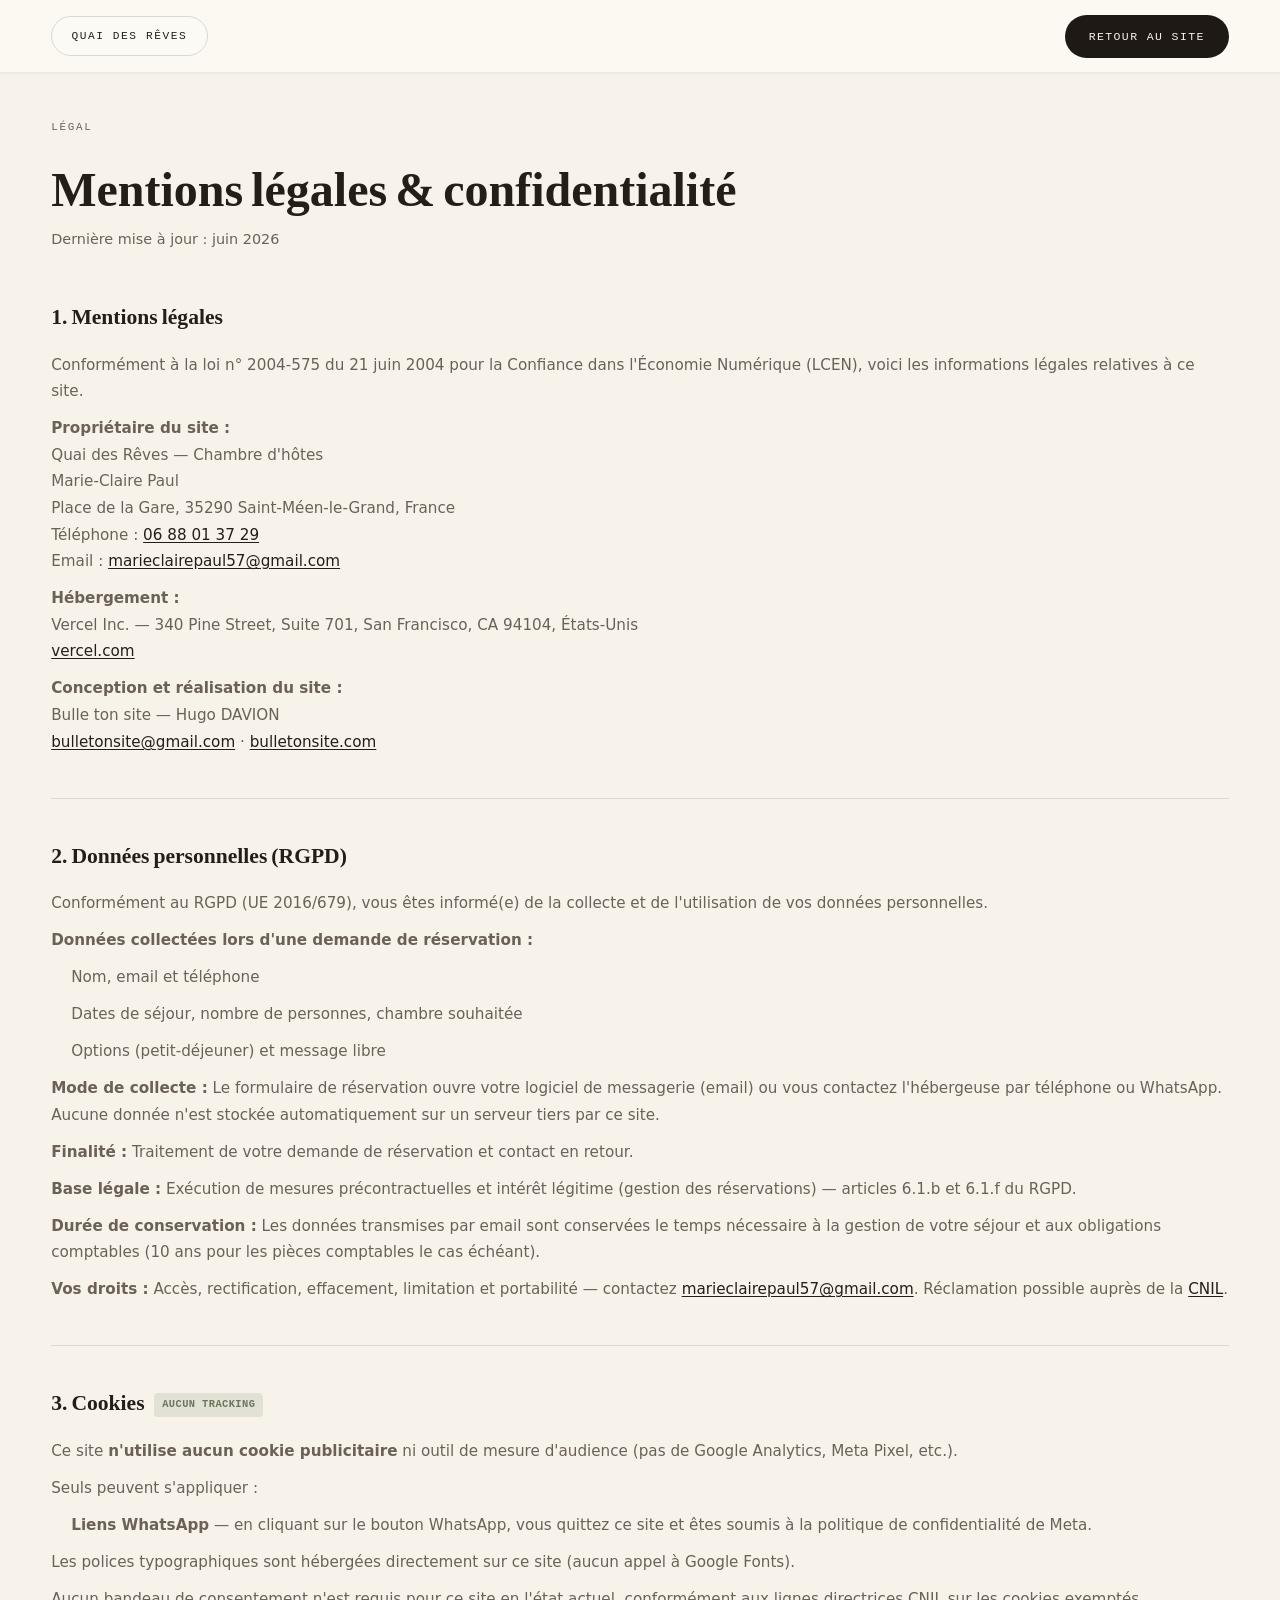
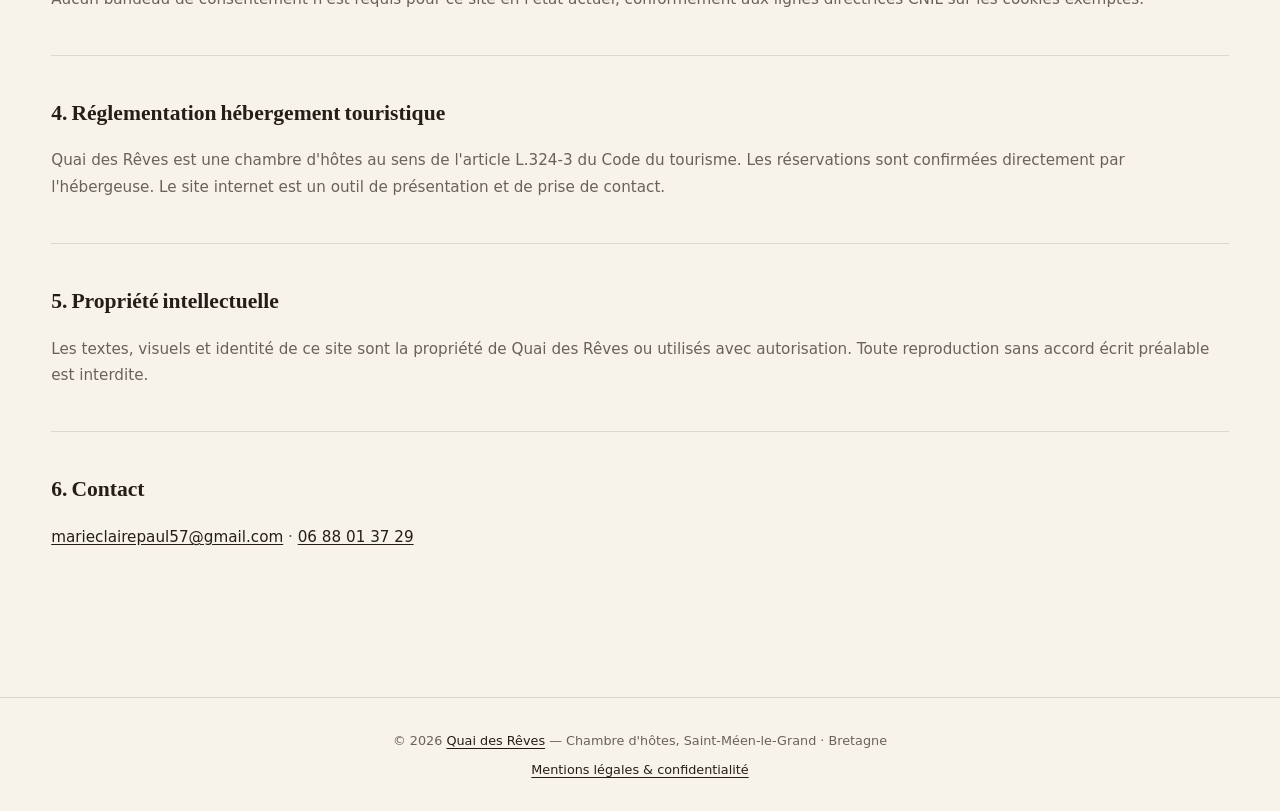
==== commit fac795c9: "Self-host Google Fonts locally for CNIL compliance." ====
--- a/mentions-legales.html
+++ b/mentions-legales.html
@@ -8,9 +8,7 @@
   <meta name="robots" content="noindex, follow">
   <link rel="canonical" href="https://etape-velo-gr37.fr/mentions-legales.html">
   <link rel="icon" href="/favicon.svg" type="image/svg+xml">
-  <link rel="preconnect" href="https://fonts.googleapis.com">
-  <link rel="preconnect" href="https://fonts.gstatic.com" crossorigin>
-  <link href="https://fonts.googleapis.com/css2?family=Instrument+Serif:ital@0;1&family=Inter+Tight:wght@300;400;500;600;700&family=JetBrains+Mono:wght@400;500&display=swap" rel="stylesheet">
+  <link rel="stylesheet" href="/fonts/fonts.css">
   <link rel="stylesheet" href="css/styles.css">
 </head>
 <body class="legal-page-body">
@@ -73,9 +71,9 @@
         <p>Ce site <strong>n'utilise aucun cookie publicitaire</strong> ni outil de mesure d'audience (pas de Google Analytics, Meta Pixel, etc.).</p>
         <p>Seuls peuvent s'appliquer :</p>
         <ul>
-          <li><strong>Polices Google Fonts</strong> — chargement depuis les serveurs Google (transmission possible de l'adresse IP à Google LLC).</li>
           <li><strong>Liens WhatsApp</strong> — en cliquant sur le bouton WhatsApp, vous quittez ce site et êtes soumis à la politique de confidentialité de Meta.</li>
         </ul>
+        <p>Les polices typographiques sont hébergées directement sur ce site (aucun appel à Google Fonts).</p>
         <p>Aucun bandeau de consentement n'est requis pour ce site en l'état actuel, conformément aux lignes directrices CNIL sur les cookies exemptés.</p>
       </article>
 
--- a/fonts/fonts.css
+++ b/fonts/fonts.css
@@ -0,0 +1,71 @@
+@font-face {
+  font-family: 'Instrument Serif';
+  font-style: normal;
+  font-weight: 400;
+  font-display: swap;
+  src: url('/fonts/instrument-serif.woff2') format('woff2');
+}
+
+@font-face {
+  font-family: 'Instrument Serif';
+  font-style: italic;
+  font-weight: 400;
+  font-display: swap;
+  src: url('/fonts/instrument-serif-italic.woff2') format('woff2');
+}
+
+@font-face {
+  font-family: 'Inter Tight';
+  font-style: normal;
+  font-weight: 300;
+  font-display: swap;
+  src: url('/fonts/inter-tight-300.woff2') format('woff2');
+}
+
+@font-face {
+  font-family: 'Inter Tight';
+  font-style: normal;
+  font-weight: 400;
+  font-display: swap;
+  src: url('/fonts/inter-tight-400.woff2') format('woff2');
+}
+
+@font-face {
+  font-family: 'Inter Tight';
+  font-style: normal;
+  font-weight: 500;
+  font-display: swap;
+  src: url('/fonts/inter-tight-500.woff2') format('woff2');
+}
+
+@font-face {
+  font-family: 'Inter Tight';
+  font-style: normal;
+  font-weight: 600;
+  font-display: swap;
+  src: url('/fonts/inter-tight-600.woff2') format('woff2');
+}
+
+@font-face {
+  font-family: 'Inter Tight';
+  font-style: normal;
+  font-weight: 700;
+  font-display: swap;
+  src: url('/fonts/inter-tight-700.woff2') format('woff2');
+}
+
+@font-face {
+  font-family: 'JetBrains Mono';
+  font-style: normal;
+  font-weight: 400;
+  font-display: swap;
+  src: url('/fonts/jetbrains-mono-400.woff2') format('woff2');
+}
+
+@font-face {
+  font-family: 'JetBrains Mono';
+  font-style: normal;
+  font-weight: 500;
+  font-display: swap;
+  src: url('/fonts/jetbrains-mono-500.woff2') format('woff2');
+}
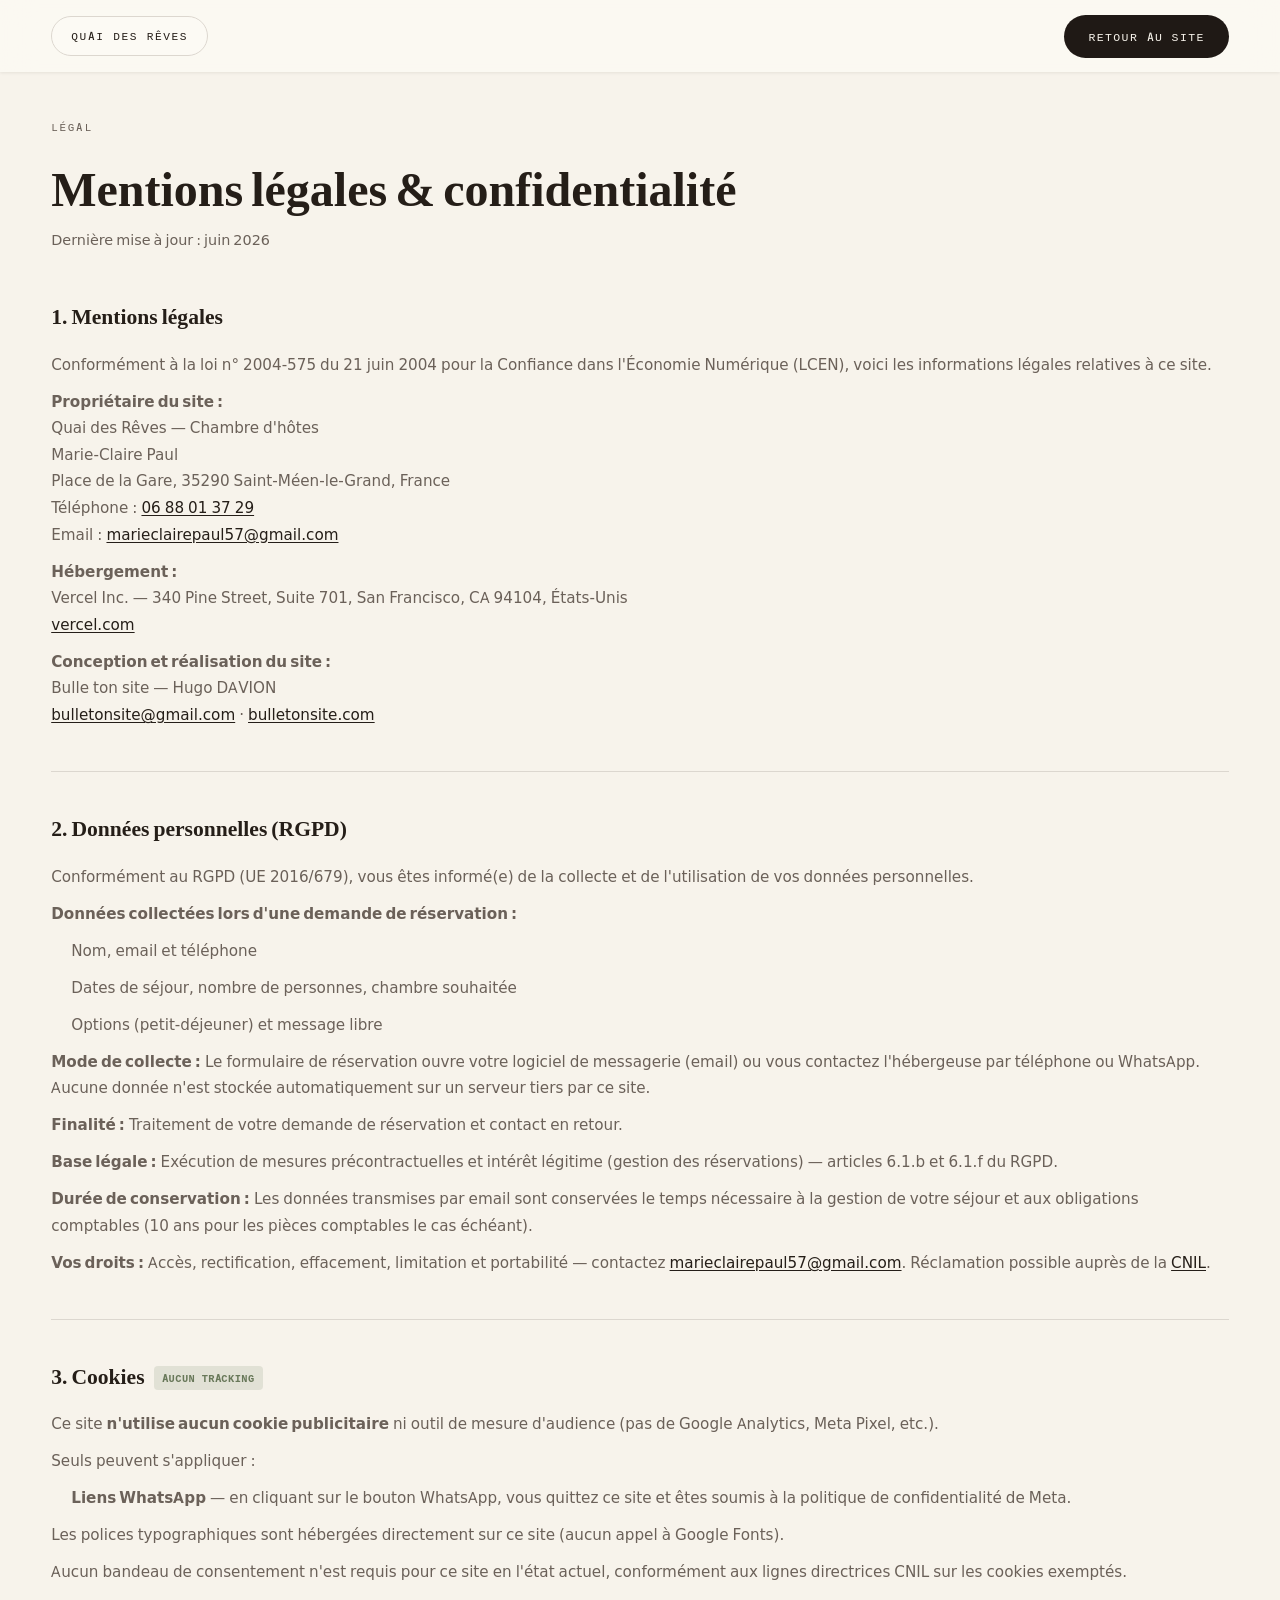
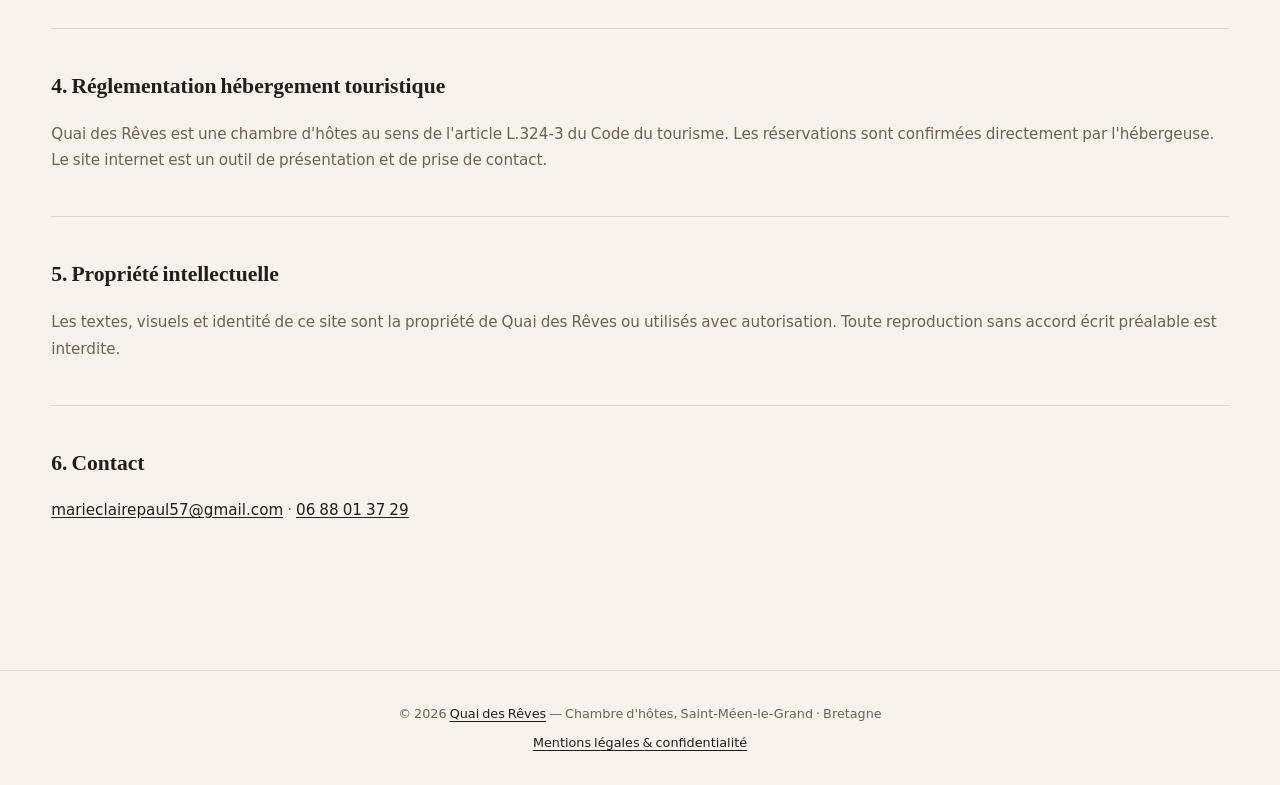
==== commit 74cf5998: "Fix broken CSS: stop redirecting static assets to old domain." ====
--- a/mentions-legales.html
+++ b/mentions-legales.html
@@ -6,17 +6,17 @@
   <title>Mentions légales &amp; confidentialité — Quai des Rêves</title>
   <meta name="description" content="Mentions légales, politique de confidentialité et cookies du site Quai des Rêves, chambre d'hôtes à Saint-Méen-le-Grand.">
   <meta name="robots" content="noindex, follow">
-  <link rel="canonical" href="https://etape-velo-gr37.fr/mentions-legales.html">
+  <link rel="canonical" href="https://etape-velo-gr37.fr/mentions-legales">
   <link rel="icon" href="/favicon.svg" type="image/svg+xml">
   <link rel="stylesheet" href="/fonts/fonts.css">
-  <link rel="stylesheet" href="css/styles.css">
+  <link rel="stylesheet" href="/css/styles.css">
 </head>
 <body class="legal-page-body">
 
   <header class="header header--scrolled">
     <nav class="nav container">
-      <a href="index.html" class="nav__logo">Quai des Rêves</a>
-      <a href="index.html" class="btn btn--earth">Retour au site</a>
+      <a href="/" class="nav__logo">Quai des Rêves</a>
+      <a href="/" class="btn btn--earth">Retour au site</a>
     </nav>
   </header>
 
@@ -99,8 +99,8 @@
 
   <footer class="footer">
     <div class="container">
-      <p>© 2026 <a href="index.html">Quai des Rêves</a> — Chambre d'hôtes, Saint-Méen-le-Grand · Bretagne</p>
-      <p><a href="mentions-legales.html">Mentions légales &amp; confidentialité</a></p>
+      <p>© 2026 <a href="/">Quai des Rêves</a> — Chambre d'hôtes, Saint-Méen-le-Grand · Bretagne</p>
+      <p><a href="/mentions-legales">Mentions légales &amp; confidentialité</a></p>
     </div>
   </footer>
 
--- a/fonts/fonts.css
+++ b/fonts/fonts.css
@@ -4,6 +4,7 @@
   font-weight: 400;
   font-display: swap;
   src: url('/fonts/instrument-serif.woff2') format('woff2');
+  unicode-range: U+0000-00FF, U+0100-02BA, U+0304, U+0308, U+0329, U+2000-206F, U+20AC, U+2122, U+2191, U+2193, U+2212, U+2215, U+FEFF, U+FFFD;
 }
 
 @font-face {
@@ -12,6 +13,7 @@
   font-weight: 400;
   font-display: swap;
   src: url('/fonts/instrument-serif-italic.woff2') format('woff2');
+  unicode-range: U+0000-00FF, U+0100-02BA, U+0304, U+0308, U+0329, U+2000-206F, U+20AC, U+2122, U+2191, U+2193, U+2212, U+2215, U+FEFF, U+FFFD;
 }
 
 @font-face {
@@ -20,6 +22,7 @@
   font-weight: 300;
   font-display: swap;
   src: url('/fonts/inter-tight-300.woff2') format('woff2');
+  unicode-range: U+0000-00FF, U+0100-02BA, U+0304, U+0308, U+0329, U+2000-206F, U+20AC, U+2122, U+2191, U+2193, U+2212, U+2215, U+FEFF, U+FFFD;
 }
 
 @font-face {
@@ -28,6 +31,7 @@
   font-weight: 400;
   font-display: swap;
   src: url('/fonts/inter-tight-400.woff2') format('woff2');
+  unicode-range: U+0000-00FF, U+0100-02BA, U+0304, U+0308, U+0329, U+2000-206F, U+20AC, U+2122, U+2191, U+2193, U+2212, U+2215, U+FEFF, U+FFFD;
 }
 
 @font-face {
@@ -36,6 +40,7 @@
   font-weight: 500;
   font-display: swap;
   src: url('/fonts/inter-tight-500.woff2') format('woff2');
+  unicode-range: U+0000-00FF, U+0100-02BA, U+0304, U+0308, U+0329, U+2000-206F, U+20AC, U+2122, U+2191, U+2193, U+2212, U+2215, U+FEFF, U+FFFD;
 }
 
 @font-face {
@@ -44,6 +49,7 @@
   font-weight: 600;
   font-display: swap;
   src: url('/fonts/inter-tight-600.woff2') format('woff2');
+  unicode-range: U+0000-00FF, U+0100-02BA, U+0304, U+0308, U+0329, U+2000-206F, U+20AC, U+2122, U+2191, U+2193, U+2212, U+2215, U+FEFF, U+FFFD;
 }
 
 @font-face {
@@ -52,6 +58,7 @@
   font-weight: 700;
   font-display: swap;
   src: url('/fonts/inter-tight-700.woff2') format('woff2');
+  unicode-range: U+0000-00FF, U+0100-02BA, U+0304, U+0308, U+0329, U+2000-206F, U+20AC, U+2122, U+2191, U+2193, U+2212, U+2215, U+FEFF, U+FFFD;
 }
 
 @font-face {
@@ -60,6 +67,7 @@
   font-weight: 400;
   font-display: swap;
   src: url('/fonts/jetbrains-mono-400.woff2') format('woff2');
+  unicode-range: U+0000-00FF, U+0100-02BA, U+0304, U+0308, U+0329, U+2000-206F, U+20AC, U+2122, U+2191, U+2193, U+2212, U+2215, U+FEFF, U+FFFD;
 }
 
 @font-face {
@@ -68,4 +76,5 @@
   font-weight: 500;
   font-display: swap;
   src: url('/fonts/jetbrains-mono-500.woff2') format('woff2');
+  unicode-range: U+0000-00FF, U+0100-02BA, U+0304, U+0308, U+0329, U+2000-206F, U+20AC, U+2122, U+2191, U+2193, U+2212, U+2215, U+FEFF, U+FFFD;
 }
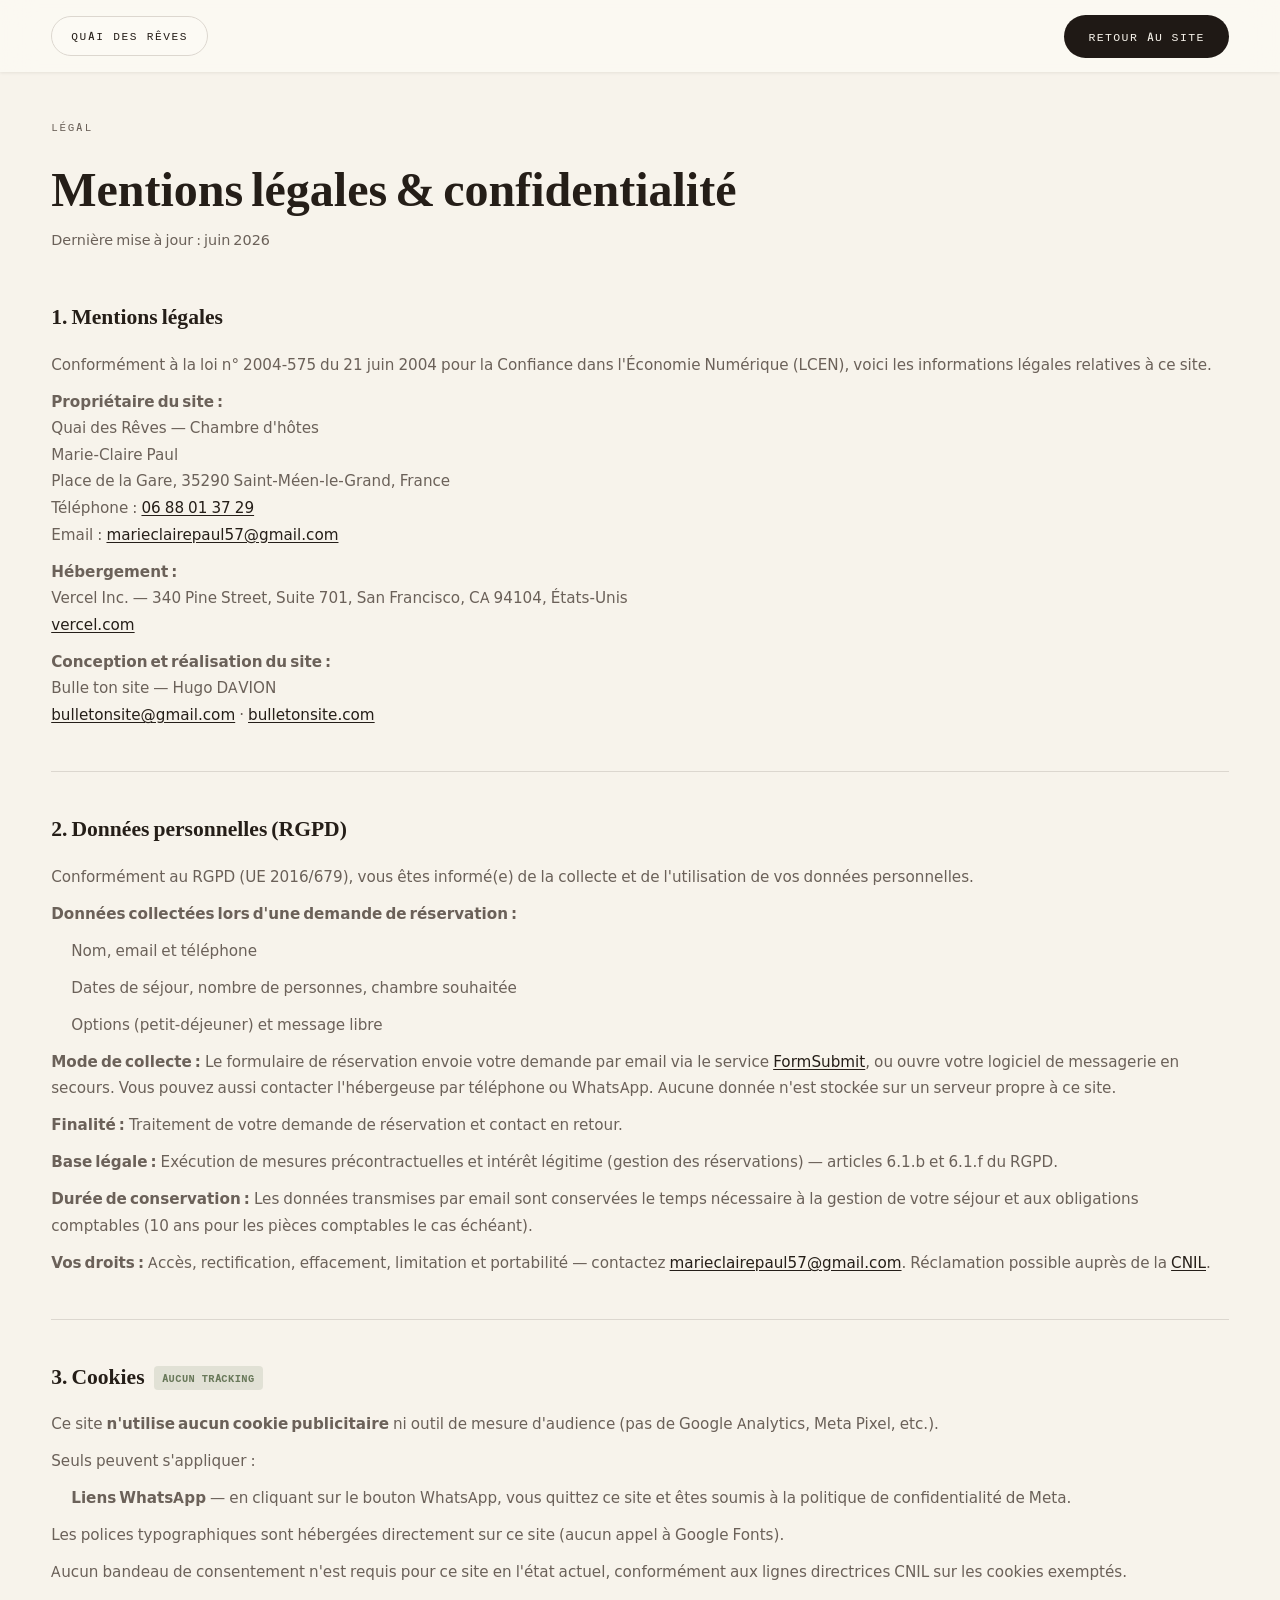
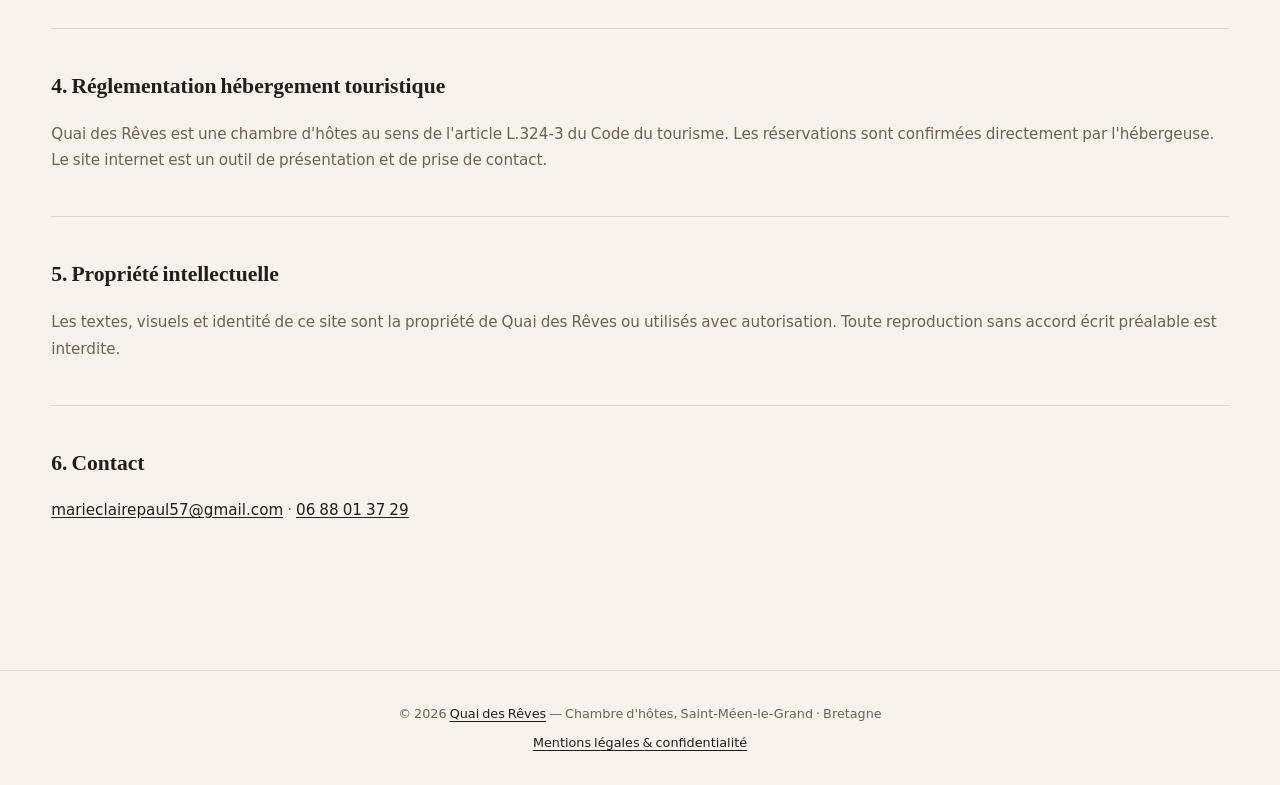
==== commit c9bb02b7: "Corriger témoignages, formulaire et accessibilité du site. Remplace les faux avis Google par des tém" ====
--- a/mentions-legales.html
+++ b/mentions-legales.html
@@ -6,7 +6,7 @@
   <title>Mentions légales &amp; confidentialité — Quai des Rêves</title>
   <meta name="description" content="Mentions légales, politique de confidentialité et cookies du site Quai des Rêves, chambre d'hôtes à Saint-Méen-le-Grand.">
   <meta name="robots" content="noindex, follow">
-  <link rel="canonical" href="https://etape-velo-gr37.fr/mentions-legales">
+  <link rel="canonical" href="https://quai-des-reves.vercel.app/mentions-legales">
   <link rel="icon" href="/favicon.svg" type="image/svg+xml">
   <link rel="stylesheet" href="/fonts/fonts.css">
   <link rel="stylesheet" href="/css/styles.css">
@@ -59,7 +59,7 @@
           <li>Dates de séjour, nombre de personnes, chambre souhaitée</li>
           <li>Options (petit-déjeuner) et message libre</li>
         </ul>
-        <p><strong>Mode de collecte :</strong> Le formulaire de réservation ouvre votre logiciel de messagerie (email) ou vous contactez l'hébergeuse par téléphone ou WhatsApp. Aucune donnée n'est stockée automatiquement sur un serveur tiers par ce site.</p>
+        <p><strong>Mode de collecte :</strong> Le formulaire de réservation envoie votre demande par email via le service <a href="https://formsubmit.co" target="_blank" rel="noopener">FormSubmit</a>, ou ouvre votre logiciel de messagerie en secours. Vous pouvez aussi contacter l'hébergeuse par téléphone ou WhatsApp. Aucune donnée n'est stockée sur un serveur propre à ce site.</p>
         <p><strong>Finalité :</strong> Traitement de votre demande de réservation et contact en retour.</p>
         <p><strong>Base légale :</strong> Exécution de mesures précontractuelles et intérêt légitime (gestion des réservations) — articles 6.1.b et 6.1.f du RGPD.</p>
         <p><strong>Durée de conservation :</strong> Les données transmises par email sont conservées le temps nécessaire à la gestion de votre séjour et aux obligations comptables (10 ans pour les pièces comptables le cas échéant).</p>
--- a/css/styles.css
+++ b/css/styles.css
@@ -64,6 +64,34 @@
   overflow-x: hidden;
 }
 
+.skip-link {
+  position: absolute;
+  top: -100%;
+  left: 1rem;
+  z-index: 300;
+  padding: 0.75rem 1rem;
+  background: var(--earth);
+  color: var(--earth-foreground);
+  border-radius: var(--radius);
+  font-weight: 600;
+}
+
+.skip-link:focus {
+  top: 1rem;
+}
+
+.visually-hidden {
+  position: absolute;
+  width: 1px;
+  height: 1px;
+  padding: 0;
+  margin: -1px;
+  overflow: hidden;
+  clip: rect(0, 0, 0, 0);
+  white-space: nowrap;
+  border: 0;
+}
+
 img {
   display: block;
   max-width: 100%;
@@ -157,7 +185,18 @@
   font-size: 0.75rem;
 }
 
+.btn--sm {
+  padding: 0.55rem 1rem;
+  font-size: 0.75rem;
+}
+
 .btn--full { width: 100%; }
+
+.btn:disabled {
+  opacity: 0.65;
+  cursor: not-allowed;
+  transform: none !important;
+}
 
 /* ---- Header ---- */
 .header {
@@ -860,6 +899,18 @@
   -webkit-mask-image: linear-gradient(to right, transparent, black 8%, black 92%, transparent);
 }
 
+.reviews__intro {
+  max-width: 36rem;
+  margin-inline: auto;
+  text-align: center;
+  color: var(--muted-foreground);
+}
+
+.reviews__google {
+  margin-top: 1.25rem;
+  text-align: center;
+}
+
 .reviews-track__inner {
   display: flex;
   gap: 1.25rem;
@@ -1071,6 +1122,30 @@
   font-size: 0.78rem;
   color: var(--muted-foreground);
   margin-top: 1rem;
+}
+
+.form-status {
+  margin-top: 1rem;
+  padding: 0.85rem 1rem;
+  border-radius: var(--radius);
+  font-size: 0.9rem;
+  text-align: center;
+}
+
+.form-status--success {
+  background: rgba(104, 120, 89, 0.12);
+  color: var(--accent);
+  border: 1px solid rgba(104, 120, 89, 0.25);
+}
+
+.form-status--error {
+  background: rgba(180, 80, 60, 0.08);
+  color: #8b3a2a;
+  border: 1px solid rgba(180, 80, 60, 0.2);
+}
+
+.form-status[hidden] {
+  display: none;
 }
 
 /* ---- FAQ ---- */
